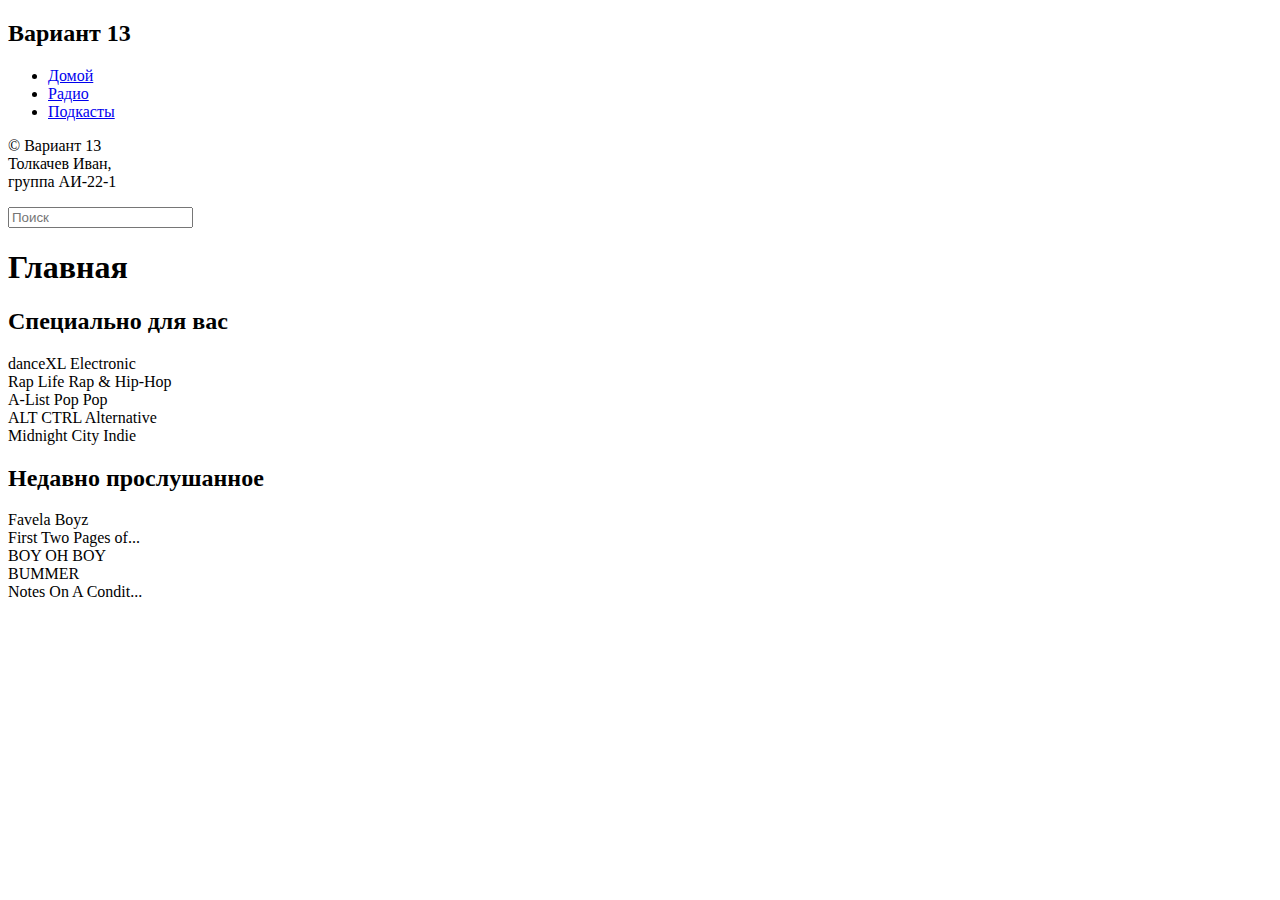
==== лабы/23лаба/markup.html @ 8fd21401 "Коммит" ====
<!DOCTYPE html>
<html lang="ru">
<head>
    <meta charset="UTF-8">
    <meta name="viewport" content="width=device-width, initial-scale=1.0">
    <title>Music App</title>
    <link rel="stylesheet" href="styles.css">
</head>
<body>
    <div class="container">
        <aside class="sidebar">
            <h2>Вариант 13</h2>
            <nav>
                <ul>
                    <li><a href="#">Домой</a></li>
                    <li><a href="#">Радио</a></li>
                    <li><a href="#">Подкасты</a></li>
                </ul>
            </nav>
            <div class="footer">
                <p>&copy; Вариант 13<br> Толкачев Иван,<br> группа АИ-22-1</p>
            </div>
        </aside>
        <main class="main-content">
            <header>
                <input type="text" placeholder="Поиск">
            </header>
            <section class="special-for-you">
                <h1>Главная</h1>
                <h2>Специально для вас</h2>
                <div class="playlist-grid">
                    <div class="playlist-item gradient-blue">
                        <span>danceXL</span>
                        <span>Electronic</span>
                    </div>
                    <div class="playlist-item gradient-green">
                        <span>Rap Life</span>
                        <span>Rap & Hip-Hop</span>
                    </div>
                    <div class="playlist-item gradient-blue-light">
                        <span>A-List Pop</span>
                        <span>Pop</span>
                    </div>
                    <div class="playlist-item gradient-blue-light">
                        <span>ALT CTRL</span>
                        <span>Alternative</span>
                    </div>
                    <div class="playlist-item gradient-purple">
                        <span>Midnight City</span>
                        <span>Indie</span>
                    </div>
                </div>
            </section>
            <section class="recently-played">
                <h2>Недавно прослушанное</h2>
                <div class="playlist-grid">
                    <div class="playlist-item gradient-blue">
                        <span>Favela Boyz</span>
                    </div>
                    <div class="playlist-item gradient-green-light">
                        <span>First Two Pages of...</span>
                    </div>
                    <div class="playlist-item gradient-mint">
                        <span>BOY OH BOY</span>
                    </div>
                    <div class="playlist-item gradient-orange">
                        <span>BUMMER</span>
                    </div>
                    <div class="playlist-item gradient-blue-light">
                        <span>Notes On A Condit...</span>
                    </div>
                </div>
            </section>
        </main>
    </div>
</body>
</html>
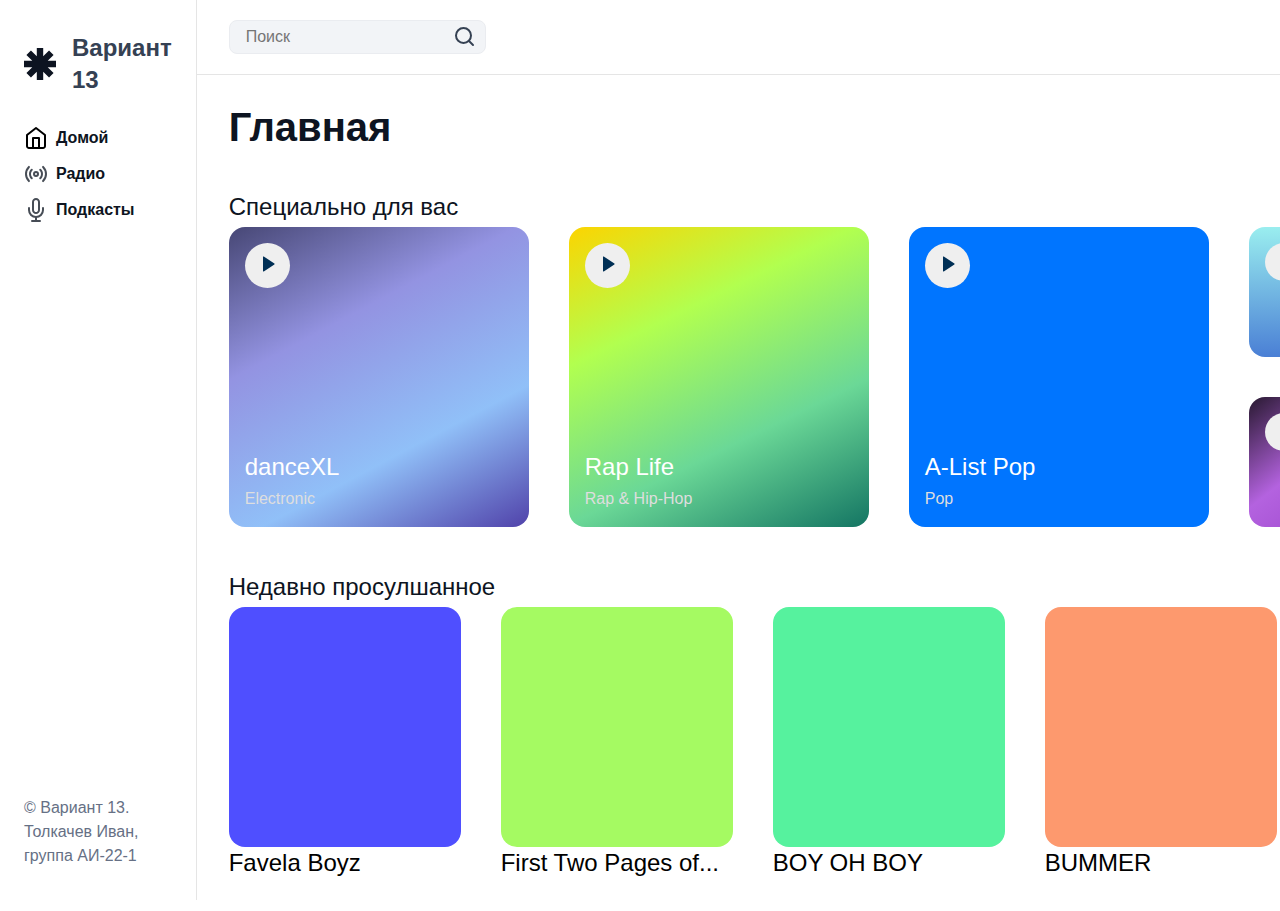
==== commit 234318d0: "окончание лабы" ====
--- a/лабы/23лаба/markup.html
+++ b/лабы/23лаба/markup.html
@@ -1,77 +1,202 @@
 <!DOCTYPE html>
-<html lang="ru">
+<html lang="en">
 <head>
     <meta charset="UTF-8">
     <meta name="viewport" content="width=device-width, initial-scale=1.0">
-    <title>Music App</title>
-    <link rel="stylesheet" href="styles.css">
+    <title>Вариант 13</title>
+    <link rel="stylesheet" href="style.css">
 </head>
 <body>
-    <div class="container">
-        <aside class="sidebar">
-            <h2>Вариант 13</h2>
-            <nav>
+    
+    <div class="sidebar">
+        <div class="navigation_section">
+            <header>
+                <img src="logo.svg" alt="logo">
+                <p>Вариант 13</p>
+            </header>
+            <nav class="navigation">
                 <ul>
-                    <li><a href="#">Домой</a></li>
-                    <li><a href="#">Радио</a></li>
-                    <li><a href="#">Подкасты</a></li>
+                    <li class="nav_item">
+                        <svg width="24" height="24" viewBox="0 0 24 24" fill="none" xmlns="http://www.w3.org/2000/svg">
+                            <path d="M3 9L12 2L21 9V20C21 20.5304 20.7893 21.0391 20.4142 21.4142C20.0391 21.7893 19.5304 22 19 22H5C4.46957 22 3.96086 21.7893 3.58579 21.4142C3.21071 21.0391 3 20.5304 3 20V9Z" stroke="black" stroke-width="2" stroke-linecap="round" stroke-linejoin="round" />
+                            <path d="M9 22V12H15V22" stroke="black" stroke-width="2" stroke-linecap="round" stroke-linejoin="round" />
+                        </svg>
+                        <span class="nav_item_name">Домой</span>
+                    </li>
+                    <li class="nav_item">
+                        <svg width="24" height="24" viewBox="0 0 24 24" fill="none" xmlns="http://www.w3.org/2000/svg">
+                            <path d="M12 14C13.1046 14 14 13.1046 14 12C14 10.8954 13.1046 10 12 10C10.8954 10 10 10.8954 10 12C10 13.1046 10.8954 14 12 14Z" stroke="#474D56" stroke-width="2" stroke-linecap="round" stroke-linejoin="round" />
+                            <path d="M16.24 7.75999C16.7979 8.31723 17.2404 8.97896 17.5424 9.70735C17.8443 10.4357 17.9997 11.2165 17.9997 12.005C17.9997 12.7935 17.8443 13.5742 17.5424 14.3026C17.2404 15.031 16.7979 15.6928 16.24 16.25M7.76 16.24C7.20214 15.6828 6.75959 15.021 6.45764 14.2926C6.1557 13.5642 6.00028 12.7835 6.00028 11.995C6.00028 11.2065 6.1557 10.4257 6.45764 9.69735C6.75959 8.96896 7.20214 8.30723 7.76 7.74999M19.07 4.92999C20.9447 6.80527 21.9979 9.34835 21.9979 12C21.9979 14.6516 20.9447 17.1947 19.07 19.07M4.93 19.07C3.05529 17.1947 2.00214 14.6516 2.00214 12C2.00214 9.34835 3.05529 6.80527 4.93 4.92999" stroke="#474D56" stroke-width="2" stroke-linecap="round" stroke-linejoin="round" />
+                        </svg>
+                        <span class="nav_item_name">Радио</span>
+                    </li>
+                    <li class="nav_item">
+                        <svg width="24" height="24" viewBox="0 0 24 24" fill="none" xmlns="http://www.w3.org/2000/svg">
+                            <path d="M12 1C11.2044 1 10.4413 1.31607 9.87868 1.87868C9.31607 2.44129 9 3.20435 9 4V12C9 12.7956 9.31607 13.5587 9.87868 14.1213C10.4413 14.6839 11.2044 15 12 15C12.7956 15 13.5587 14.6839 14.1213 14.1213C14.6839 13.5587 15 12.7956 15 12V4C15 3.20435 14.6839 2.44129 14.1213 1.87868C13.5587 1.31607 12.7956 1 12 1Z" stroke="#474D56" stroke-width="2" stroke-linecap="round" stroke-linejoin="round" />
+                            <path d="M19 10V12C19 13.8565 18.2625 15.637 16.9497 16.9497C15.637 18.2625 13.8565 19 12 19C10.1435 19 8.36301 18.2625 7.05025 16.9497C5.7375 15.637 5 13.8565 5 12V10" stroke="#474D56" stroke-width="2" stroke-linecap="round" stroke-linejoin="round" />
+                            <path d="M12 19V23" stroke="#474D56" stroke-width="2" stroke-linecap="round" stroke-linejoin="round" />
+                            <path d="M8 23H16" stroke="#474D56" stroke-width="2" stroke-linecap="round" stroke-linejoin="round" />
+                        </svg>
+                        <span class="nav_item_name">Подкасты</span>
+                    </li>
                 </ul>
             </nav>
-            <div class="footer">
-                <p>&copy; Вариант 13<br> Толкачев Иван,<br> группа АИ-22-1</p>
+        </div>
+        <footer>
+            <span>
+                © Вариант 13. <br>
+            Толкачев Иван,<br>
+            группа АИ-22-1
+        </span>
+        </footer>
+    </div>
+
+    <main>
+        <header>
+            <div class="search">
+                <input type="text" placeholder="Поиск">
+                <svg width="24" height="24" viewBox="0 0 24 24" fill="none" xmlns="http://www.w3.org/2000/svg">
+                    <path d="M10.5 18C14.6421 18 18 14.6421 18 10.5C18 6.35786 14.6421 3 10.5 3C6.35786 3 3 6.35786 3 10.5C3 14.6421 6.35786 18 10.5 18Z" stroke="#354153" stroke-width="2" stroke-linecap="round" stroke-linejoin="round" />
+                    <path d="M20 20L16 16" stroke="#354153" stroke-width="2" stroke-linecap="round" stroke-linejoin="round" />
+                  </svg>
             </div>
-        </aside>
-        <main class="main-content">
-            <header>
-                <input type="text" placeholder="Поиск">
-            </header>
-            <section class="special-for-you">
-                <h1>Главная</h1>
-                <h2>Специально для вас</h2>
-                <div class="playlist-grid">
-                    <div class="playlist-item gradient-blue">
-                        <span>danceXL</span>
-                        <span>Electronic</span>
-                    </div>
-                    <div class="playlist-item gradient-green">
-                        <span>Rap Life</span>
-                        <span>Rap & Hip-Hop</span>
-                    </div>
-                    <div class="playlist-item gradient-blue-light">
-                        <span>A-List Pop</span>
-                        <span>Pop</span>
-                    </div>
-                    <div class="playlist-item gradient-blue-light">
-                        <span>ALT CTRL</span>
-                        <span>Alternative</span>
-                    </div>
-                    <div class="playlist-item gradient-purple">
-                        <span>Midnight City</span>
-                        <span>Indie</span>
+        </header>
+        <main class="card_section">
+            <span class="card_section-title">Главная</span>
+            <div class="section">
+                <p class="section-title">Специально для вас</p>
+                <div class="cards">
+                    <div class="card big" style="background: linear-gradient(152deg, #474775 0%, rgba(94, 94, 211, 0.67) 33.33%, rgba(85, 158, 244, 0.65) 69.01%, #5042aa 100%);">
+                        <div class="card-content">
+                            <button type="button">
+                                <svg width="24" height="24" viewBox="0 0 24 24" fill="none" xmlns="http://www.w3.org/2000/svg">
+                                    <g clip-path="url(#clip0_102_215)">
+                                      <path d="M19.376 12.416L8.777 19.482C8.70171 19.5321 8.61423 19.5609 8.52389 19.5652C8.43355 19.5695 8.34373 19.5492 8.264 19.5065C8.18427 19.4639 8.1176 19.4003 8.07111 19.3228C8.02462 19.2452 8.00005 19.1564 8 19.066V4.93401C8.00005 4.84356 8.02462 4.75483 8.07111 4.67725C8.1176 4.59967 8.18427 4.53616 8.264 4.49347C8.34373 4.45078 8.43355 4.43051 8.52389 4.43484C8.61423 4.43916 8.70171 4.4679 8.777 4.51801L19.376 11.584C19.4445 11.6297 19.5006 11.6915 19.5395 11.7641C19.5783 11.8367 19.5986 11.9177 19.5986 12C19.5986 12.0823 19.5783 12.1633 19.5395 12.2359C19.5006 12.3085 19.4445 12.3703 19.376 12.416Z" fill="#002F55" />
+                                    </g>
+                                    <defs>
+                                      <clipPath id="clip0_102_215">
+                                        <rect width="24" height="24" fill="white" />
+                                      </clipPath>
+                                    </defs>
+                                  </svg>
+                            </button>
+                            <span class="class-info">
+                                <span class="card-title">danceXL</span>
+                                <cpan class="card-text">Electronic</cpan>
+                            </span>
+                        </div>
+                    </div>
+                    <div class="card big" style="background: linear-gradient(154deg, #fcd400 0%, rgba(143, 255, 0, 0.69) 31.25%, rgba(46, 200, 108, 0.71) 66.67%, #147563 100%);">
+                        <div class="card-content">
+                            <button type="button">
+                                <svg width="24" height="24" viewBox="0 0 24 24" fill="none" xmlns="http://www.w3.org/2000/svg">
+                                    <g clip-path="url(#clip0_102_215)">
+                                      <path d="M19.376 12.416L8.777 19.482C8.70171 19.5321 8.61423 19.5609 8.52389 19.5652C8.43355 19.5695 8.34373 19.5492 8.264 19.5065C8.18427 19.4639 8.1176 19.4003 8.07111 19.3228C8.02462 19.2452 8.00005 19.1564 8 19.066V4.93401C8.00005 4.84356 8.02462 4.75483 8.07111 4.67725C8.1176 4.59967 8.18427 4.53616 8.264 4.49347C8.34373 4.45078 8.43355 4.43051 8.52389 4.43484C8.61423 4.43916 8.70171 4.4679 8.777 4.51801L19.376 11.584C19.4445 11.6297 19.5006 11.6915 19.5395 11.7641C19.5783 11.8367 19.5986 11.9177 19.5986 12C19.5986 12.0823 19.5783 12.1633 19.5395 12.2359C19.5006 12.3085 19.4445 12.3703 19.376 12.416Z" fill="#002F55" />
+                                    </g>
+                                    <defs>
+                                      <clipPath id="clip0_102_215">
+                                        <rect width="24" height="24" fill="white" />
+                                      </clipPath>
+                                    </defs>
+                                  </svg>
+                            </button>
+                            <span class="class-info">
+                                <span class="card-title">Rap Life</span>
+                                <cpan class="card-text">Rap & Hip-Hop</cpan>
+                            </span>
+                        </div>
+                    </div>
+                    <div class="card big" style="background: #0075ff;">
+                        <div class="card-content">
+                            <button type="button">
+                                <svg width="24" height="24" viewBox="0 0 24 24" fill="none" xmlns="http://www.w3.org/2000/svg">
+                                    <g clip-path="url(#clip0_102_215)">
+                                      <path d="M19.376 12.416L8.777 19.482C8.70171 19.5321 8.61423 19.5609 8.52389 19.5652C8.43355 19.5695 8.34373 19.5492 8.264 19.5065C8.18427 19.4639 8.1176 19.4003 8.07111 19.3228C8.02462 19.2452 8.00005 19.1564 8 19.066V4.93401C8.00005 4.84356 8.02462 4.75483 8.07111 4.67725C8.1176 4.59967 8.18427 4.53616 8.264 4.49347C8.34373 4.45078 8.43355 4.43051 8.52389 4.43484C8.61423 4.43916 8.70171 4.4679 8.777 4.51801L19.376 11.584C19.4445 11.6297 19.5006 11.6915 19.5395 11.7641C19.5783 11.8367 19.5986 11.9177 19.5986 12C19.5986 12.0823 19.5783 12.1633 19.5395 12.2359C19.5006 12.3085 19.4445 12.3703 19.376 12.416Z" fill="#002F55" />
+                                    </g>
+                                    <defs>
+                                      <clipPath id="clip0_102_215">
+                                        <rect width="24" height="24" fill="white" />
+                                      </clipPath>
+                                    </defs>
+                                  </svg>
+                            </button>
+                            <span class="class-info">
+                                <span class="card-title">A-List Pop</span>
+                                <cpan class="card-text">Pop</cpan>
+                            </span>
+                        </div>
+                    </div>
+                    <div class="card-group">
+                        <div class="card small" style="background: linear-gradient(180deg, #9aeeef 0%, #4a7fd5 100%);">
+                            <div class="card-content">
+                                <button type="button">
+                                    <svg width="24" height="24" viewBox="0 0 24 24" fill="none" xmlns="http://www.w3.org/2000/svg">
+                                        <g clip-path="url(#clip0_102_215)">
+                                          <path d="M19.376 12.416L8.777 19.482C8.70171 19.5321 8.61423 19.5609 8.52389 19.5652C8.43355 19.5695 8.34373 19.5492 8.264 19.5065C8.18427 19.4639 8.1176 19.4003 8.07111 19.3228C8.02462 19.2452 8.00005 19.1564 8 19.066V4.93401C8.00005 4.84356 8.02462 4.75483 8.07111 4.67725C8.1176 4.59967 8.18427 4.53616 8.264 4.49347C8.34373 4.45078 8.43355 4.43051 8.52389 4.43484C8.61423 4.43916 8.70171 4.4679 8.777 4.51801L19.376 11.584C19.4445 11.6297 19.5006 11.6915 19.5395 11.7641C19.5783 11.8367 19.5986 11.9177 19.5986 12C19.5986 12.0823 19.5783 12.1633 19.5395 12.2359C19.5006 12.3085 19.4445 12.3703 19.376 12.416Z" fill="#002F55" />
+                                        </g>
+                                        <defs>
+                                          <clipPath id="clip0_102_215">
+                                            <rect width="24" height="24" fill="white" />
+                                          </clipPath>
+                                        </defs>
+                                      </svg>
+                                </button>
+                                <span class="class-info">
+                                    <span class="card-title">danceXL</span>
+                                    <cpan class="card-text">Electronic</cpan>
+                                </span>
+                            </div>
+                        </div>
+                        <div class="card small" style="background: linear-gradient(142deg, #281930 0%, rgba(146, 28, 209, 0.69) 30.51%, #7a1cad 100%);">
+                            <div class="card-content">
+                                <button type="button">
+                                    <svg width="24" height="24" viewBox="0 0 24 24" fill="none" xmlns="http://www.w3.org/2000/svg">
+                                        <g clip-path="url(#clip0_102_215)">
+                                          <path d="M19.376 12.416L8.777 19.482C8.70171 19.5321 8.61423 19.5609 8.52389 19.5652C8.43355 19.5695 8.34373 19.5492 8.264 19.5065C8.18427 19.4639 8.1176 19.4003 8.07111 19.3228C8.02462 19.2452 8.00005 19.1564 8 19.066V4.93401C8.00005 4.84356 8.02462 4.75483 8.07111 4.67725C8.1176 4.59967 8.18427 4.53616 8.264 4.49347C8.34373 4.45078 8.43355 4.43051 8.52389 4.43484C8.61423 4.43916 8.70171 4.4679 8.777 4.51801L19.376 11.584C19.4445 11.6297 19.5006 11.6915 19.5395 11.7641C19.5783 11.8367 19.5986 11.9177 19.5986 12C19.5986 12.0823 19.5783 12.1633 19.5395 12.2359C19.5006 12.3085 19.4445 12.3703 19.376 12.416Z" fill="#002F55" />
+                                        </g>
+                                        <defs>
+                                          <clipPath id="clip0_102_215">
+                                            <rect width="24" height="24" fill="white" />
+                                          </clipPath>
+                                        </defs>
+                                      </svg>
+                                </button>
+                                <span class="class-info">
+                                    <span class="card-title">danceXL</span>
+                                    <cpan class="card-text">Electronic</cpan>
+                                </span>
+                            </div>
+                        </div>
                     </div>
                 </div>
-            </section>
-            <section class="recently-played">
-                <h2>Недавно прослушанное</h2>
-                <div class="playlist-grid">
-                    <div class="playlist-item gradient-blue">
-                        <span>Favela Boyz</span>
-                    </div>
-                    <div class="playlist-item gradient-green-light">
-                        <span>First Two Pages of...</span>
-                    </div>
-                    <div class="playlist-item gradient-mint">
-                        <span>BOY OH BOY</span>
-                    </div>
-                    <div class="playlist-item gradient-orange">
-                        <span>BUMMER</span>
-                    </div>
-                    <div class="playlist-item gradient-blue-light">
-                        <span>Notes On A Condit...</span>
+                
+            </div>
+            <div class="section">
+                <p class="section-title">Недавно просулшанное</p>
+                <div class="cards">
+                    <div class="bottomcard">
+                        <div class="card bottom" style="background: #4F4FFF"></div>
+                        <span class="card-bottom-title">Favela Boyz</span>
+                    </div>
+                    <div class="bottomcard">
+                        <div class="card bottom" style="background: #A5FA62"></div>
+                        <span class="card-bottom-title"> First Two Pages of...</span>
+                    </div>
+                    <div class="bottomcard">
+                        <div class="card bottom" style="background: #56F29E"></div>
+                        <span class="card-bottom-title">BOY OH BOY</span>
+                    </div>
+                    <div class="bottomcard">
+                        <div class="card bottom" style="background: #FD996E"></div>
+                        <span class="card-bottom-title">BUMMER</span>
+                    </div>
+                    <div class="bottomcard">
+                        <div class="card bottom" style="background: #6ABDEB"></div>
+                        <span class="card-bottom-title">Notes On A Condit...</span>
                     </div>
                 </div>
-            </section>
+            </div>
         </main>
-    </div>
+    </main>
 </body>
 </html>--- a/лабы/23лаба/style.css
+++ b/лабы/23лаба/style.css
@@ -0,0 +1,232 @@
+* {
+    margin: 0;
+    padding: 0;
+}
+
+:root {
+    --font-family: "Inter", sans-serif;
+}
+
+body {
+    display: flex;
+    user-select: none;
+}
+
+.sidebar {
+    display: flex;
+    flex-direction: column;
+    justify-content: space-between;
+    border-right: 1px solid #e5e5e5;
+    justify-content: space-between;
+    height: 100vh;
+}
+
+.navigation_section {
+    display: flex;
+    flex-direction: column;
+    gap: 24px;
+}
+
+.navigation_section header {
+    display: flex;
+    padding: 32px 24px 0;
+    align-items: center;
+    gap: 16px;
+}
+
+.navigation_section header p {
+    font-family: var(--font-family);
+    font-weight: 600;
+    font-size: 24px;
+    line-height: 133%;
+    color: #354153;
+}
+
+.navigation {
+    display: flex;
+    padding: 0px 16px;
+    gap: 8px;
+}
+
+.navigation ul {
+    flex: 1;
+    list-style: none;
+    padding: 0;
+}
+
+.nav_item {
+    display: flex;
+    align-items: center;
+    border-radius: 8px;
+    padding: 6px 8px;
+    cursor: pointer;
+}
+
+.nav_item:hover {
+    background: #f2f4f7;
+}
+
+.nav_item_name {
+    margin-left: 8px;
+    font-family: var(--font-family);
+    font-weight: 600;
+    font-size: 16px;
+    line-height: 150%;
+    color: #0d1421;
+}
+
+.sidebar footer {
+    padding: 32px 24px;
+}
+
+.sidebar footer span {
+    font-family: var(--font-family);
+    font-weight: 400;
+    font-size: 16px;
+    line-height: 150%;
+    color: #667085;
+}
+
+main {
+    flex: 1;
+}
+
+main header {
+    border-bottom: 1px solid #e5e5e5;
+    padding: 20px 32px;
+}
+
+.search {
+    display: flex;
+    gap: 0;
+    border: 1px solid #eaecf0;
+    border-radius: 8px;
+    padding: 4px 8px 4px 16px;
+    background-color: #f2f4f7;
+    width: fit-content;
+}
+
+.search input[type="text"] {
+    font-family: var(--font-family);
+    font-weight: 400;
+    font-size: 16px;
+    line-height: 125%;
+    color: #667085;
+    background-color: #f2f4f7;
+    border: none;
+}
+
+
+.search input[type="text"]:focus {
+    outline: none;
+}
+
+.card_section {
+    display: flex;
+    flex-direction: column;
+    gap: 40px;
+    padding: 32px;
+}
+
+.card_section-title {
+    font-family: var(--font-family);
+    font-weight: 700;
+    font-size: 40px;
+    line-height: 100%;
+    color: #0d1421;
+}
+
+.section-title {
+    font-family: var(--font-family);
+    font-weight: 500;
+    font-size: 24px;
+    line-height: 167%;
+    color: #0d1421;
+}
+
+.cards {
+    display: flex;
+    gap: 40px;
+}
+
+.card {
+    display: flex;
+    border-radius: 16px;
+    
+}
+
+.card.big {
+    width: 300px;
+    height: 300px;
+}
+
+.card.small {
+    width: 300px;
+    height: 130px;
+}
+
+.card-content {
+    display: flex;
+    flex-direction: column;
+    justify-content: space-between;
+    flex: 1;
+    margin: 16px;
+    position: relative;
+}
+
+.card-content button[type="button"] {
+    border: none;
+    border-radius: 999px;
+    width: 45px;
+    height: 45px;
+    align-items: center;
+}
+
+.class-info {
+    display: flex;
+    flex-direction: column;
+    gap: 4px;
+}
+
+.card-title {
+    font-family: var(--font-family);
+    font-weight: 500;
+    font-size: 24px;
+    line-height: 133%;
+    color: #fff;
+}
+
+.card-text {
+    font-family: var(--font-family);
+    font-weight: 500;
+    font-size: 16px;
+    line-height: 150%;
+    color: #dedede;
+}
+
+.card-group {
+    display: flex;
+    flex-direction: column;
+    gap: 40px;
+}
+
+.card.small .card-content span {
+    align-items: end; 
+}
+
+.bottomcard{
+    display: flex;
+    flex-direction: column;
+}
+
+.card.bottom{
+    width: 232px;
+    height: 240px;
+}
+
+.card-bottom-title{
+    font-family: var(--font-family);
+    font-weight: 500;
+    font-size: 24px;
+    line-height: 32px;
+}